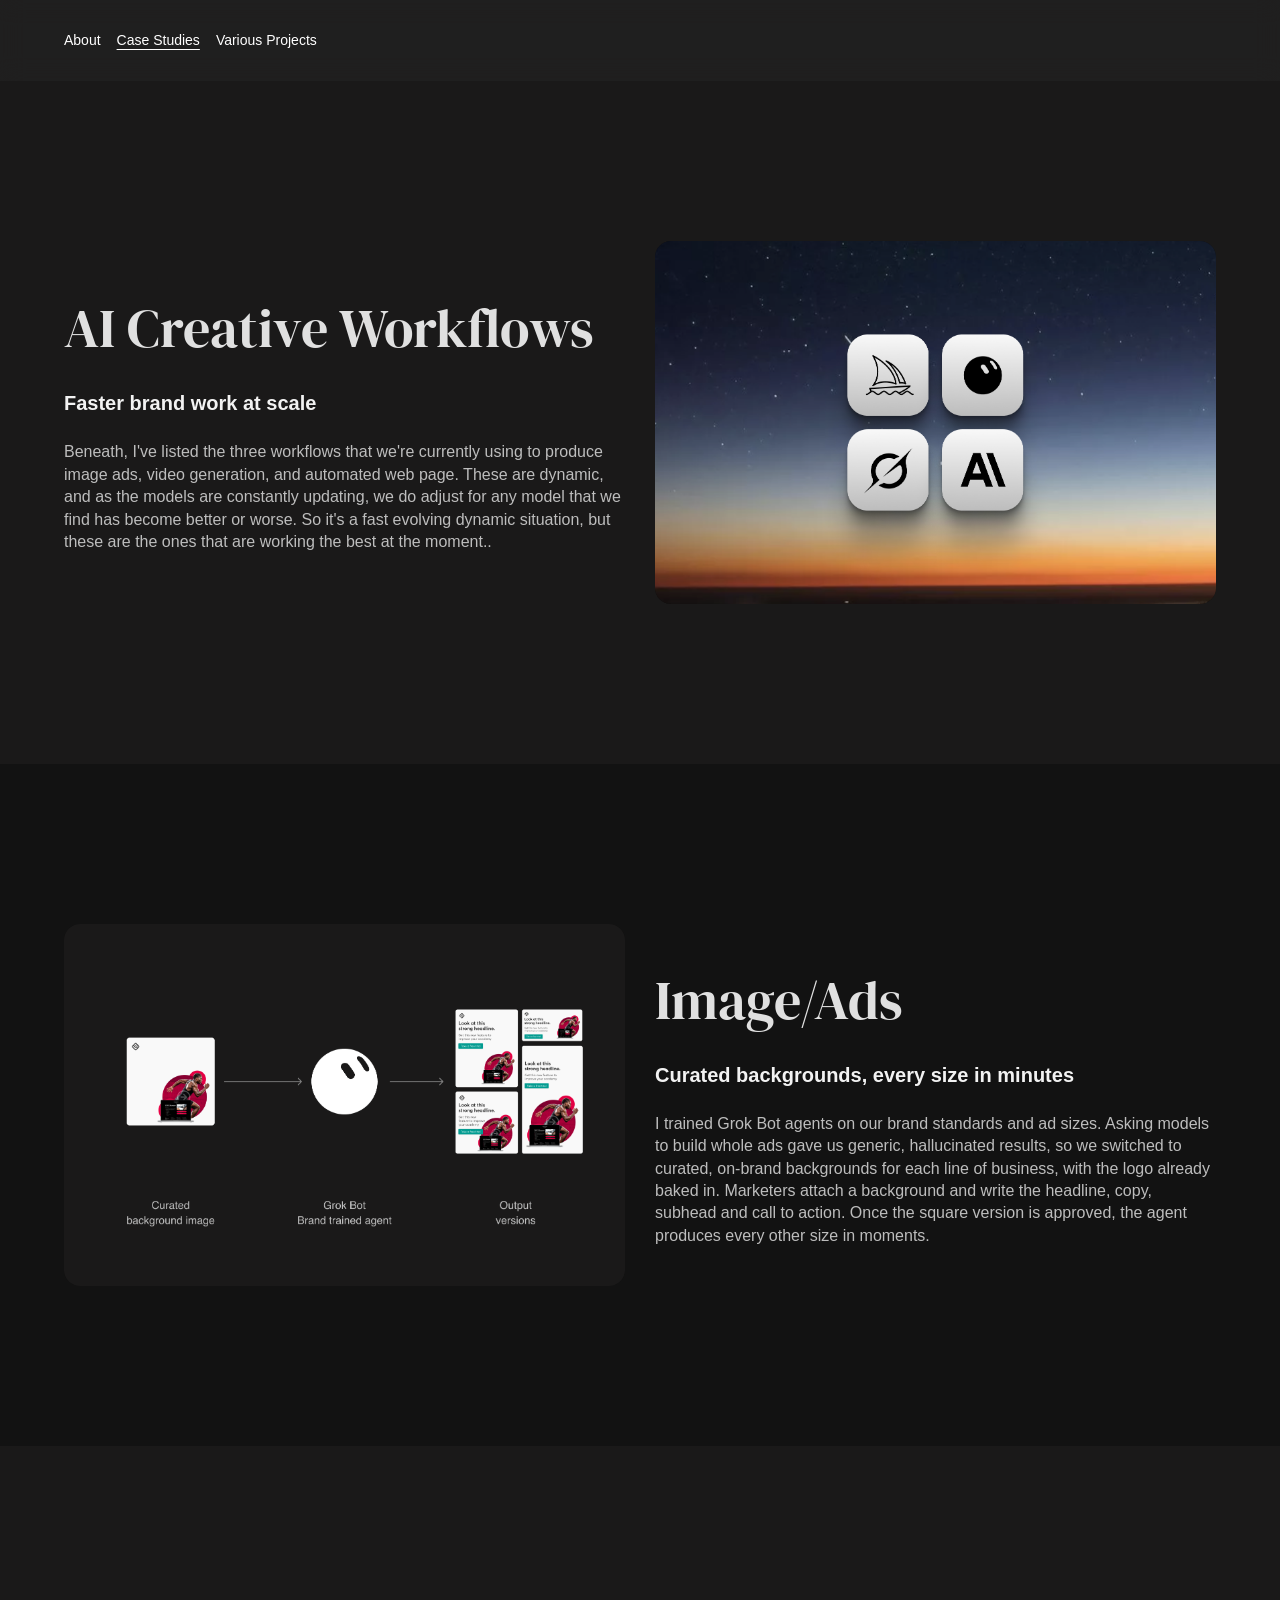
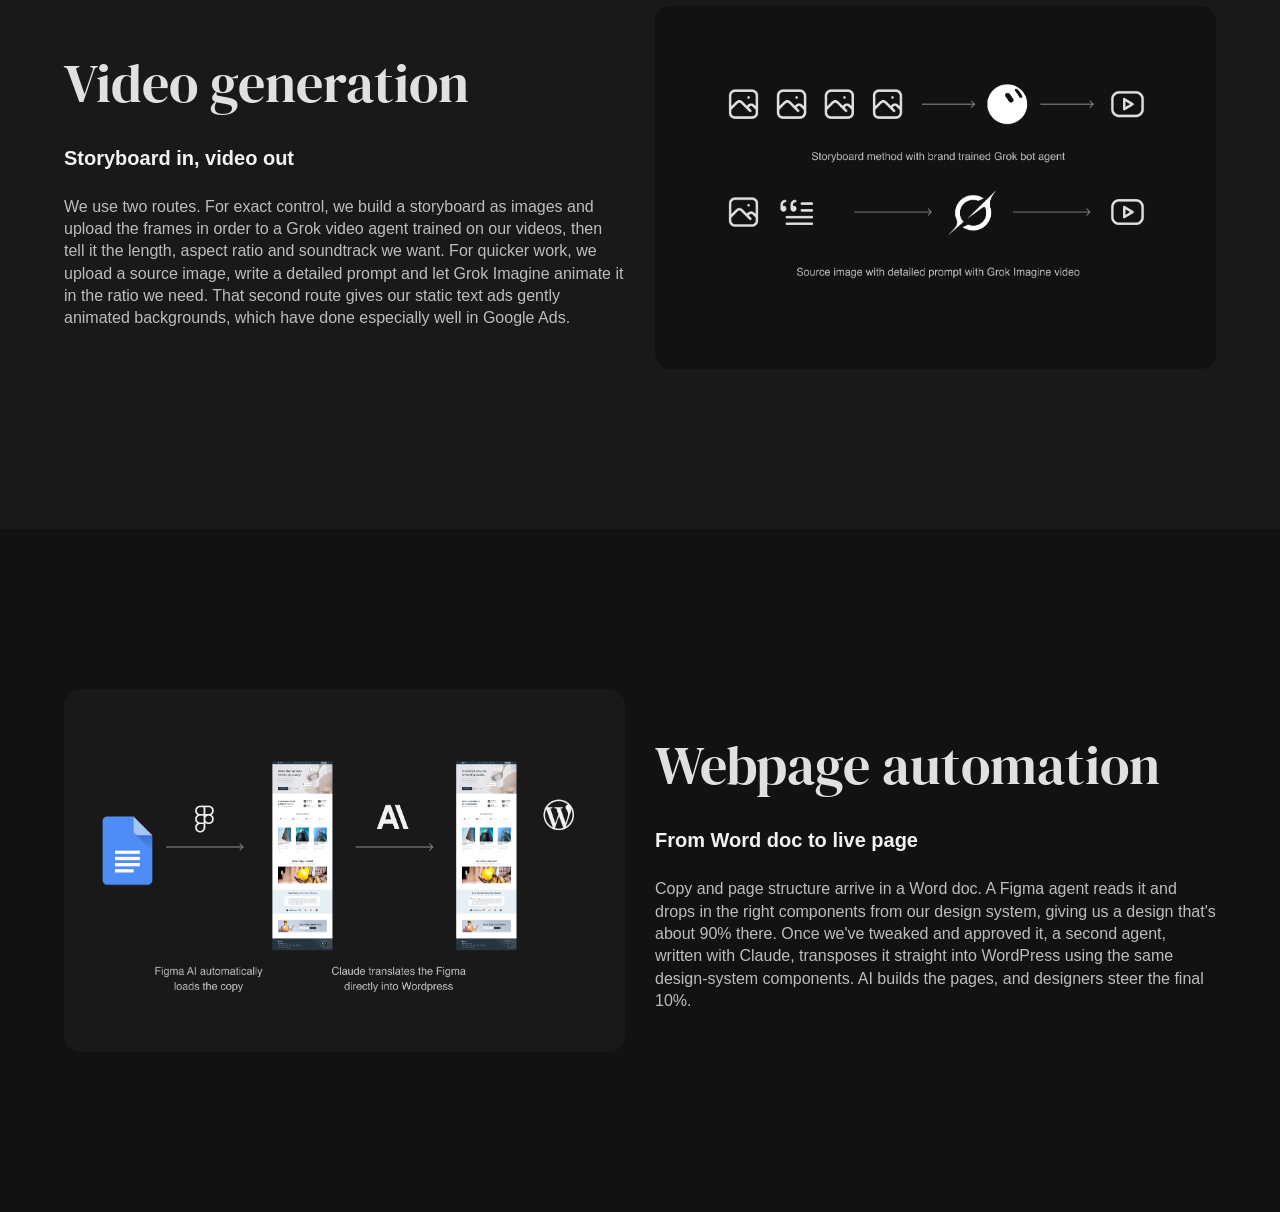
==== ai-creative-workflows.html @ 7f97434a "commit" ====
<!DOCTYPE html>
<html lang="en">
<head>
  <meta charset="UTF-8">
  <meta name="viewport" content="width=device-width, initial-scale=1">
  <title>AI Creative Workflows — Mark Bradley</title>
  <meta name="description" content="Three AI workflows Mark Bradley uses for image ads, video generation and webpage automation.">
  <link rel="preconnect" href="https://fonts.googleapis.com">
  <link rel="preconnect" href="https://fonts.gstatic.com" crossorigin>
  <link href="https://fonts.googleapis.com/css2?family=DM+Serif+Display&display=swap" rel="stylesheet">
  <link rel="stylesheet" href="css/styles.css">
  <link rel="icon" type="image/svg+xml" href="img/favicon.svg">
</head>
<body>
  <a class="skip-link" href="#main">Skip to content</a>
  <nav class="site-nav" aria-label="Main">
    <ul>
      <li><a href="index.html#about">About</a></li>
      <li><a href="index.html#case-studies" aria-current="true">Case Studies</a></li>
      <li><a href="index.html#various-projects">Various Projects</a></li>
    </ul>
  </nav>

  <main id="main">
    <section class="section">
      <div class="container">
        <div class="split">
          <div class="project-intro">
            <h1 class="display">AI Creative Workflows</h1>
            <p class="subtitle">Faster brand work at scale</p>
            <div class="stack">
              <p class="body">Beneath, I&#x27;ve listed the three workflows that we&#x27;re currently using to produce image ads, video generation, and automated web page. These are dynamic, and as the models are constantly updating, we do adjust for any model that we find has become better or worse. So it&#x27;s a fast evolving dynamic situation, but these are the ones that are working the best at the moment..</p>
            </div>
          </div>
          <div class="media"><img src="img/ai-workflows/ai-01.png" alt="AI tool icons over a sunset sky" decoding="async"></div>
        </div>
      </div>
    </section>

    <section class="section section--dark">
      <div class="container">
        <div class="split">
          <div class="media-first media"><img src="img/ai-workflows/ai-02.png" alt="Diagram: curated background image, Grok Bot brand-trained agent, output versions" loading="lazy" decoding="async"></div>
          <div class="project-intro">
            <h2 class="display">Image/Ads</h2>
            <p class="subtitle">Curated backgrounds, every size in minutes</p>
            <div class="stack">
              <p class="body">I trained Grok Bot agents on our brand standards and ad sizes. Asking models to build whole ads gave us generic, hallucinated results, so we switched to curated, on-brand backgrounds for each line of business, with the logo already baked in. Marketers attach a background and write the headline, copy, subhead and call to action. Once the square version is approved, the agent produces every other size in moments.</p>
            </div>
          </div>
        </div>
      </div>
    </section>

    <section class="section">
      <div class="container">
        <div class="split">
          <div class="project-intro">
            <h2 class="display">Video generation</h2>
            <p class="subtitle">Storyboard in, video out</p>
            <div class="stack">
              <p class="body">We use two routes. For exact control, we build a storyboard as images and upload the frames in order to a Grok video agent trained on our videos, then tell it the length, aspect ratio and soundtrack we want. For quicker work, we upload a source image, write a detailed prompt and let Grok Imagine animate it in the ratio we need. That second route gives our static text ads gently animated backgrounds, which have done especially well in Google Ads.</p>
            </div>
          </div>
          <div class="media"><img src="img/ai-workflows/ai-03.png" alt="Diagram: storyboard to brand-trained Grok Bot agent to video, and source image with prompt to Grok Imagine video" loading="lazy" decoding="async"></div>
        </div>
      </div>
    </section>

    <section class="section section--dark">
      <div class="container">
        <div class="split">
          <div class="media-first media"><img src="img/ai-workflows/ai-04.png" alt="Diagram: Word doc to Figma AI layout to Claude to WordPress" loading="lazy" decoding="async"></div>
          <div class="project-intro">
            <h2 class="display">Webpage automation</h2>
            <p class="subtitle">From Word doc to live page</p>
            <div class="stack">
              <p class="body">Copy and page structure arrive in a Word doc. A Figma agent reads it and drops in the right components from our design system, giving us a design that&#x27;s about 90% there. Once we&#x27;ve tweaked and approved it, a second agent, written with Claude, transposes it straight into WordPress using the same design-system components. AI builds the pages, and designers steer the final 10%.</p>
            </div>
          </div>
        </div>
      </div>
    </section>
  </main>

  <script src="js/script.js" defer></script>
</body>
</html>
---- css/styles.css ----
/* ==========================================================================
   Mark Bradley — Portfolio
   Built from the Figma file "Portfolio" › page "Grok Bot webpage".
   Fonts: DM Serif Display (Google Fonts) for headings, Helvetica for text.
   ========================================================================== */

:root {
  --bg: #1a1919;
  --bg-alt: #151515;
  --bg-dark: #121212;
  --nav-bg: rgba(33, 33, 33, 0.8);
  --gray-4: #bdbdbd;
  --gray-5: #e0e0e0;
  --gray-6: #f2f2f2;
  --white: #ffffff;

  --font-serif: "DM Serif Display", Georgia, "Times New Roman", serif;
  --font-sans: Helvetica, "Helvetica Neue", Arial, sans-serif;

  --page-max: 1600px;
  --gutter: 64px;
  --section-pad: 160px;
  --nav-h: 81px;
  --col-gap: 30px;        /* 1600 − 2 × 785 */
  --media-ratio: 785.163 / 507.596;
  --radius-sm: 8px;
  --radius: 16px;
  --radius-lg: 32px;
}

*,
*::before,
*::after { box-sizing: border-box; }

html { scroll-behavior: smooth; scroll-padding-top: var(--nav-h); }

body {
  margin: 0;
  background: var(--bg);
  color: var(--gray-4);
  font-family: var(--font-sans);
  font-size: 16px;
  line-height: 1.4;
  -webkit-font-smoothing: antialiased;
  -moz-osx-font-smoothing: grayscale;
}

img,
video { display: block; max-width: 100%; }

h1, h2, h3, p, figure { margin: 0; }

a { color: inherit; text-decoration: none; }

:focus-visible { outline: 2px solid var(--gray-6); outline-offset: 4px; }

.skip-link {
  position: absolute;
  left: 16px;
  top: -100px;
  z-index: 100;
  padding: 8px 12px;
  background: var(--gray-6);
  color: #111;
  font-size: 14px;
}
.skip-link:focus { top: 16px; }

/* ---------- Navigation ---------- */
.site-nav {
  position: sticky;
  top: 0;
  z-index: 50;
  height: var(--nav-h);
  background: var(--nav-bg);
  -webkit-backdrop-filter: blur(12px);
  backdrop-filter: blur(12px);
}
.site-nav ul {
  display: flex;
  gap: 16px;
  margin: 0;
  padding: 32px var(--gutter);
  list-style: none;
  font-size: 14px;
  line-height: normal;
  white-space: nowrap;
}
.site-nav li:not(:first-child) a { font-family: "Helvetica Neue", var(--font-sans); }
.site-nav a { color: var(--white); transition: opacity 0.2s; }
.site-nav a:hover { opacity: 0.7; }
.site-nav a[aria-current] { text-decoration: underline; text-underline-offset: 4px; }

/* ---------- Sections & layout ---------- */
.section { padding: var(--section-pad) var(--gutter); }
.section--alt { background: var(--bg-alt); }
.section--dark { background: var(--bg-dark); }

.container {
  display: flex;
  flex-direction: column;
  gap: 72px;
  width: 100%;
  max-width: var(--page-max);
  margin: 0 auto;
}
.container--gap-48 { gap: 48px; }
.container--gap-32 { gap: 32px; }

/* Two equal columns (785px each at 1728px wide) */
.split {
  display: grid;
  grid-template-columns: 1fr 1fr;
  column-gap: var(--col-gap);
  row-gap: 48px;
  align-items: center;
}
.split--top { align-items: start; }

/* Three columns (512px cards with 32px gaps) */
.grid-3 {
  display: grid;
  grid-template-columns: repeat(3, 1fr);
  gap: 32px;
}
.grid-3--rows { row-gap: 72px; }

/* ---------- Type ---------- */
.display {
  font-family: var(--font-serif);
  font-weight: 400;
  font-size: 54px;
  line-height: normal;
  color: var(--gray-5);
}
.display--tight { line-height: 1; }

.lead {
  font-size: 16px;
  line-height: normal;
  color: var(--gray-6);
}

.subtitle {
  font-size: 20px;
  font-weight: 700;
  line-height: 1.4;
  color: var(--gray-6);
}

.body { color: var(--gray-4); }

.stack { display: flex; flex-direction: column; gap: 24px; }
.stack--16 { gap: 16px; }
.stack--32 { gap: 32px; }

.text-block { max-width: 1056px; }
.text-center { text-align: center; }

/* ---------- Media ---------- */
.media {
  position: relative;
  width: 100%;
  aspect-ratio: var(--media-ratio);
  overflow: hidden;
  border-radius: var(--radius);
  background: #0d0d0d;
}
.media > img,
.media > video {
  position: absolute;
  inset: 0;
  width: 100%;
  height: 100%;
  object-fit: cover;
}
.media--sm { border-radius: var(--radius-sm); }
.media--lg { border-radius: var(--radius-lg); }

.figure { display: flex; flex-direction: column; gap: 32px; }

/* ---------- Home: intro ---------- */
.intro .container { gap: 32px; }
.intro .text-block { display: flex; flex-direction: column; gap: 24px; }

.contact-icons { display: flex; gap: 24px; align-items: center; margin: 0; padding: 0; list-style: none; }
.contact-icons a { display: block; width: 32px; height: 32px; transition: opacity 0.2s; }
.contact-icons a:hover { opacity: 0.7; }
.contact-icons img { width: 32px; height: 32px; }

/* ---------- Home: section headings ---------- */
.section-head { display: flex; flex-direction: column; gap: 16px; }

/* ---------- Home: cards ---------- */
.card { display: flex; flex-direction: column; gap: 32px; }
.card .media { transition: transform 0.4s ease, opacity 0.4s ease; }
.card:hover .media,
.card:focus-visible .media { transform: scale(0.985); opacity: 0.9; }
.card__title {
  font-size: 18px;
  line-height: normal;
  color: var(--gray-4);
}
.card__title strong { color: var(--gray-6); }
.card__title--relaxed { line-height: 1.4; }

/* Sngular cover built from the logo vectors */
.sngular-cover { background: #061b2b; }
.sngular-cover .glyph { position: absolute; display: block; }
.sngular-cover .glyph img { position: absolute; inset: 0; width: 100%; height: 100%; max-width: none; object-fit: fill; }
.glyph--0 { inset: 43.8% 68.47% 43.8% 25.7%; }
.glyph--1 { inset: 44.03% 61.57% 44.03% 32.46%; }
.glyph--2 { inset: 43.8% 52.58% 43.8% 39.51%; }
.glyph--3 { inset: 44.03% 45.73% 43.8% 48.38%; }
.glyph--4 { inset: 44.03% 39.91% 44.03% 55.64%; }
.glyph--5 { inset: 44.03% 32.23% 44.03% 60.49%; }
.glyph--6 { inset: 44.03% 25.61% 44.03% 68.52%; }

/* ---------- Case study / project pages ---------- */
.project-intro { display: flex; flex-direction: column; gap: 24px; }
.project-intro--32 { gap: 32px; }

/* Stack of media in one column (e.g. Adaptive Advantage) */
.media-column { display: flex; flex-direction: column; gap: 48px; }

/* Layered images inside one frame */
.media--layered > img + img { z-index: 1; }

/* ---------- Carousel ---------- */
.carousel { display: flex; flex-direction: column; align-items: flex-end; gap: 16px; }
.carousel__track {
  display: grid;
  grid-auto-flow: column;
  grid-auto-columns: calc((100% - var(--col-gap)) / 2);
  gap: var(--col-gap);
  width: 100%;
  overflow-x: auto;
  scroll-snap-type: x mandatory;
  scroll-behavior: smooth;
  scrollbar-width: none;
  overscroll-behavior-x: contain;
}
.carousel__track::-webkit-scrollbar { display: none; }
.carousel__track > .media { scroll-snap-align: start; }
.carousel__controls { display: flex; justify-content: space-between; width: 100%; }
.carousel__next,
.carousel__prev {
  width: 48px;
  height: 48px;
  padding: 0;
  border: 0;
  background: none;
  cursor: pointer;
  transition: transform 0.2s, opacity 0.2s;
}
.carousel__next:hover { transform: translateX(4px); }
.carousel__next { margin-left: auto; }
.carousel__next img,
.carousel__prev img { width: 48px; height: 48px; }
.carousel__prev img { transform: scaleX(-1); }
.carousel__prev:hover { transform: translateX(-4px); }
.carousel__prev[hidden] { display: none; }

/* ==========================================================================
   Responsive
   ========================================================================== */
@media (max-width: 1200px) {
  :root { --gutter: 48px; --section-pad: 120px; }
  .display { font-size: 48px; }
}

@media (max-width: 900px) {
  :root { --gutter: 32px; --section-pad: 96px; --col-gap: 20px; }
  .container { gap: 56px; }
  .grid-3 { grid-template-columns: repeat(2, 1fr); row-gap: 48px; }
  .split { grid-template-columns: 1fr; row-gap: 40px; }
  /* On one column, keep the text above its image */
  .split > .media-first { order: 2; }
  .carousel__track { grid-auto-columns: 85%; }
}

@media (max-width: 600px) {
  :root { --gutter: 20px; --section-pad: 72px; --nav-h: 64px; }
  .site-nav ul { padding: 24px var(--gutter); gap: 14px; font-size: 13px; }
  .display { font-size: 40px; }
  .subtitle { font-size: 18px; }
  .grid-3 { grid-template-columns: 1fr; }
  .card, .figure { gap: 20px; }
  .card__title { font-size: 17px; }
  .media--lg { border-radius: var(--radius); }
  .media-column { gap: 24px; }
}

@media (prefers-reduced-motion: reduce) {
  html, .carousel__track { scroll-behavior: auto; }
  * { transition: none !important; }
}

.visually-hidden {
  position: absolute !important;
  width: 1px;
  height: 1px;
  padding: 0;
  margin: -1px;
  overflow: hidden;
  clip: rect(0, 0, 0, 0);
  white-space: nowrap;
  border: 0;
}

/* Case Studies and Various Projects links: land closer to the content, skipping most of the top padding */
#case-studies,
#various-projects { scroll-margin-top: calc(40px - var(--section-pad)); }
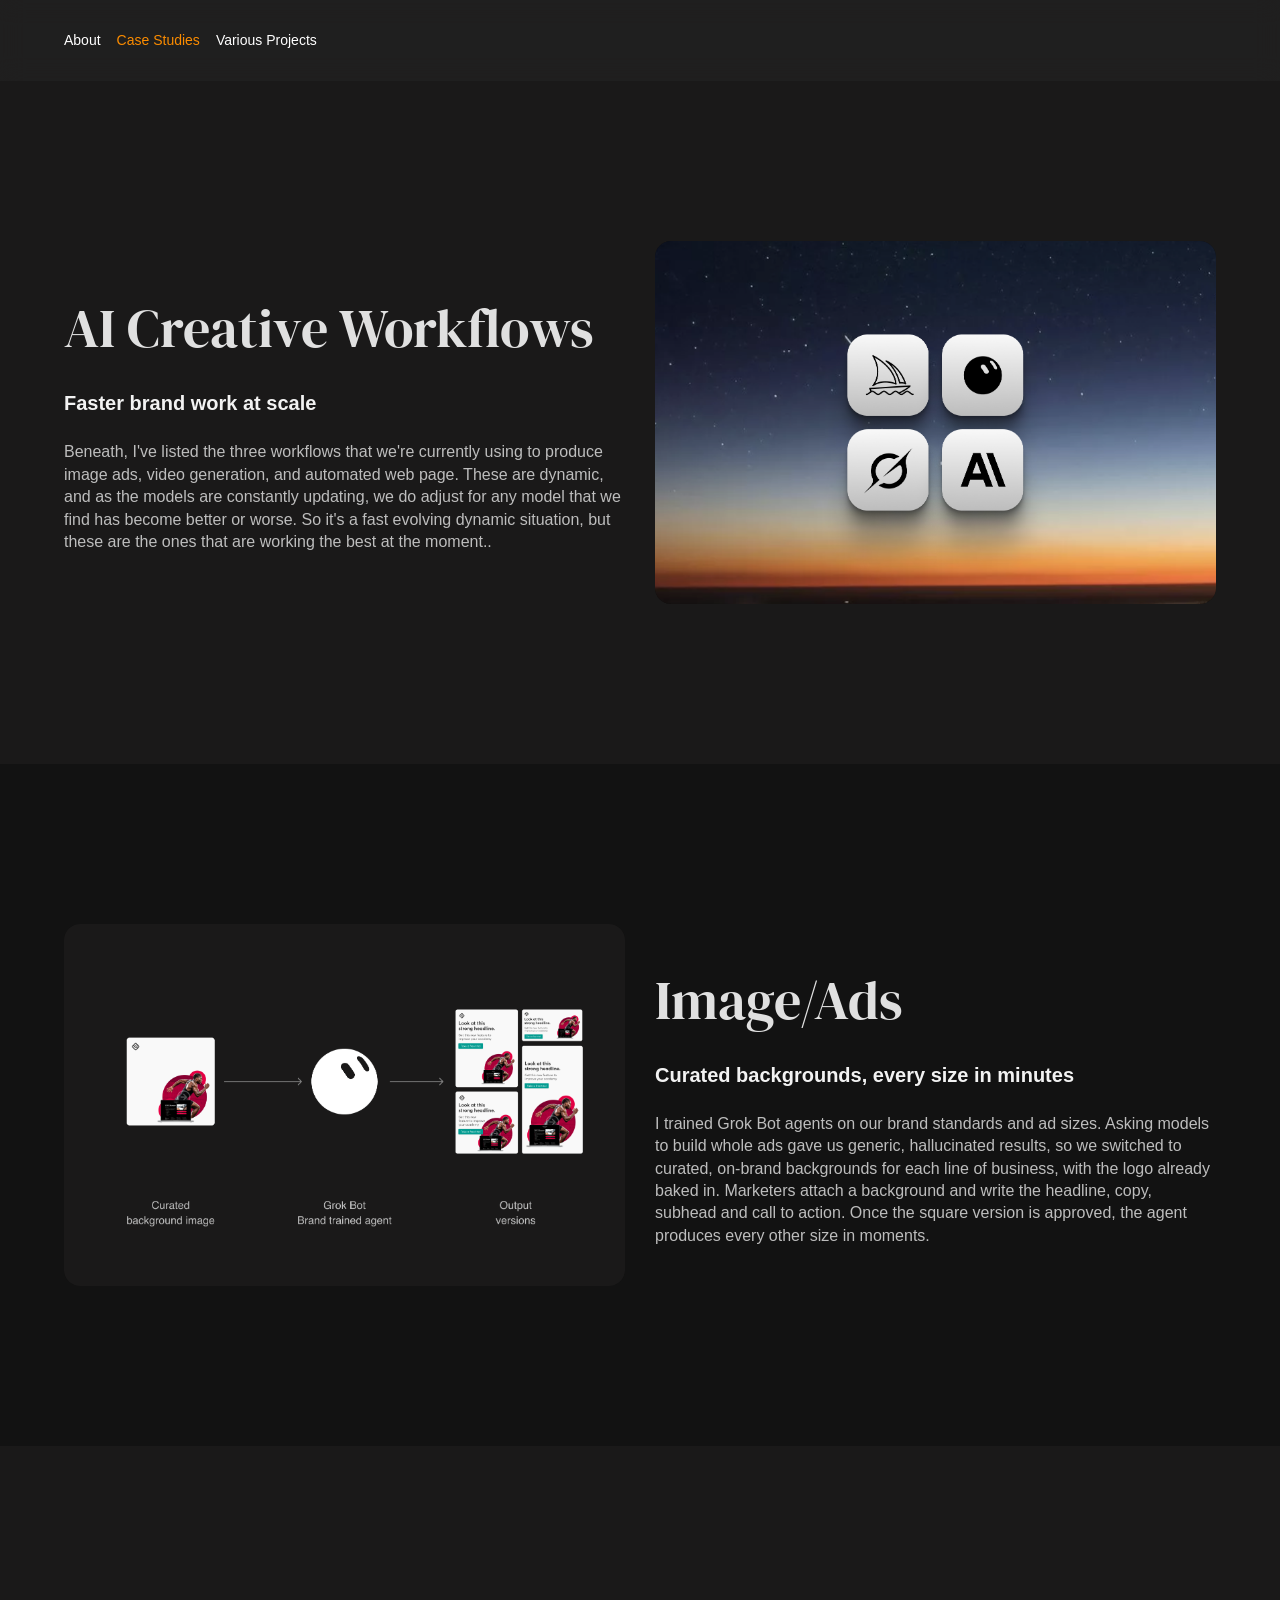
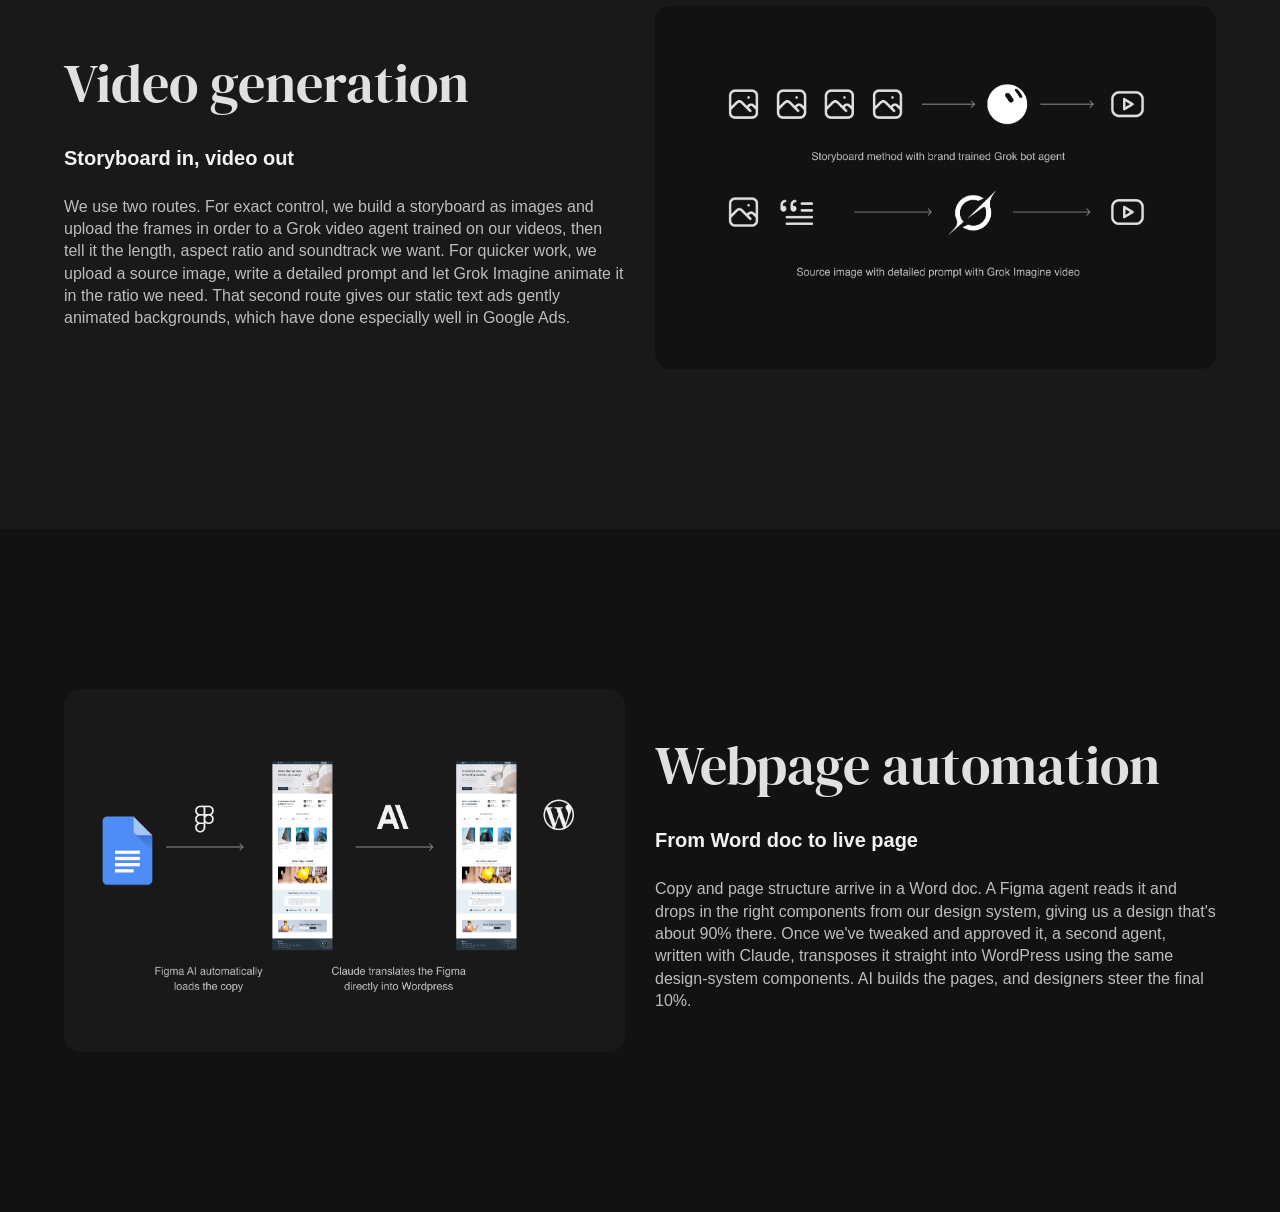
==== commit 47f617a9: "google analytics, image and text" ====
--- a/ai-creative-workflows.html
+++ b/ai-creative-workflows.html
@@ -1,6 +1,14 @@
 <!DOCTYPE html>
 <html lang="en">
 <head>
+  <!-- Google Analytics -->
+  <script async src="https://www.googletagmanager.com/gtag/js?id=G-5XM7WZEYTD"></script>
+  <script>
+    window.dataLayer = window.dataLayer || [];
+    function gtag(){dataLayer.push(arguments);}
+    gtag('js', new Date());
+    gtag('config', 'G-5XM7WZEYTD');
+  </script>
   <meta charset="UTF-8">
   <meta name="viewport" content="width=device-width, initial-scale=1">
   <title>AI Creative Workflows — Mark Bradley</title>
--- a/css/styles.css
+++ b/css/styles.css
@@ -89,7 +89,7 @@
 .site-nav li:not(:first-child) a { font-family: "Helvetica Neue", var(--font-sans); }
 .site-nav a { color: var(--white); transition: opacity 0.2s; }
 .site-nav a:hover { opacity: 0.7; }
-.site-nav a[aria-current] { text-decoration: underline; text-underline-offset: 4px; }
+.site-nav a[aria-current] { color: #FB8C00; }
 
 /* ---------- Sections & layout ---------- */
 .section { padding: var(--section-pad) var(--gutter); }
@@ -307,7 +307,3 @@
   white-space: nowrap;
   border: 0;
 }
-
-/* Case Studies and Various Projects links: land closer to the content, skipping most of the top padding */
-#case-studies,
-#various-projects { scroll-margin-top: calc(40px - var(--section-pad)); }
